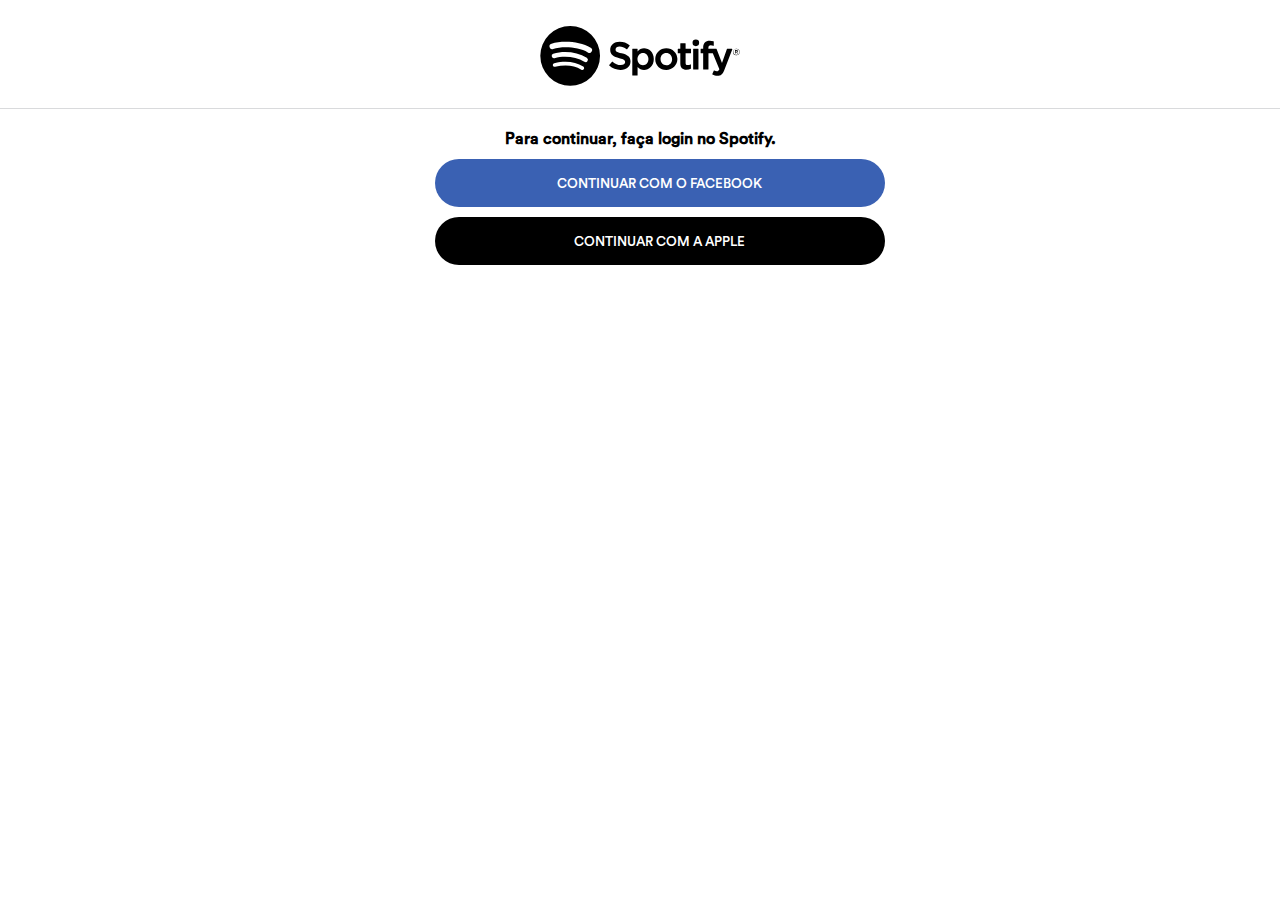
==== Modulo-CSS/Spotify/login.html @ 4d3024e5 "Criação da tela de login" ====
<!DOCTYPE html>
<html>
    <head>
        <meta charset="UTF-8">
        <link rel="stylesheet" type="text/css" href="css/style.css">
        <title>Login - Spotify</title>
    </head>

    <body>
        <div id="container-login-1">

                <div id="container-login-header">
                    <div id="logo-login">
                        <svg viewBox="0 0 63 20" xmlns="http://www.w3.org/2000/svg" preserveAspectRatio="xMidYMin meet"><g fill-rule="evenodd" class="svelte-1gcdbl9"><path d="M61.842 9.506a1.02 1.02 0 0 1-1.023-1.024c0-.562.453-1.03 1.029-1.03a1.02 1.02 0 0 1 1.023 1.024 1.03 1.03 0 0 1-1.029 1.03m.006-1.952a.915.915 0 0 0-.922.928c0 .51.394.921.916.921a.916.916 0 0 0 .922-.927.908.908 0 0 0-.916-.922m.226 1.027l.29.406h-.244l-.26-.372h-.225v.372h-.204V7.912h.48c.249 0 .413.128.413.343 0 .176-.102.284-.25.326m-.172-.485h-.267v.34h.267c.133 0 .212-.065.212-.17 0-.11-.08-.17-.212-.17m-12.804-3.52a1.043 1.043 0 1 0-.001 2.086 1.043 1.043 0 0 0 0-2.087m.72 2.89h-1.454a.107.107 0 0 0-.106.107v6.346c0 .06.047.107.106.107h1.455a.107.107 0 0 0 .107-.107V7.572a.107.107 0 0 0-.107-.107m3.233.006v-.2c0-.592.227-.856.736-.856.303 0 .546.06.82.152a.106.106 0 0 0 .14-.102V5.24a.107.107 0 0 0-.076-.102 3.993 3.993 0 0 0-1.21-.174c-1.343 0-2.053.757-2.053 2.188v.308h-.699a.107.107 0 0 0-.107.106v1.257c0 .059.048.107.107.107h.699v4.99c0 .058.047.106.106.106h1.455a.107.107 0 0 0 .106-.107v-4.99h1.358l2.081 4.99c-.236.523-.468.628-.785.628-.257 0-.527-.077-.803-.228a.109.109 0 0 0-.084-.008.106.106 0 0 0-.063.058l-.493 1.081a.106.106 0 0 0 .045.138c.515.279.98.398 1.554.398 1.074 0 1.668-.5 2.191-1.847L60.6 7.617a.106.106 0 0 0-.099-.146h-1.514a.107.107 0 0 0-.1.072l-1.552 4.431-1.7-4.434a.106.106 0 0 0-.099-.069h-2.485m-5.577-.006h-1.6V5.828a.106.106 0 0 0-.107-.106h-1.455a.107.107 0 0 0-.106.106v1.637h-.7a.106.106 0 0 0-.106.107v1.25c0 .059.048.107.106.107h.7v3.234c0 1.308.65 1.97 1.934 1.97.522 0 .954-.107 1.362-.338a.106.106 0 0 0 .054-.093v-1.19a.106.106 0 0 0-.154-.096c-.28.141-.551.206-.854.206-.467 0-.675-.211-.675-.686V8.929h1.6a.106.106 0 0 0 .107-.107v-1.25a.106.106 0 0 0-.106-.107m-7.671-.133c-1.96 0-3.497 1.51-3.497 3.437 0 1.907 1.526 3.4 3.473 3.4 1.967 0 3.508-1.504 3.508-3.424 0-1.914-1.53-3.413-3.484-3.413m0 5.362c-1.043 0-1.83-.838-1.83-1.95 0-1.115.76-1.924 1.806-1.924 1.05 0 1.84.838 1.84 1.95 0 1.115-.763 1.924-1.816 1.924m-7.014-5.362c-.82 0-1.492.323-2.046.984v-.744a.107.107 0 0 0-.106-.107h-1.455a.107.107 0 0 0-.106.107v8.27c0 .058.048.106.106.106h1.455a.107.107 0 0 0 .106-.106v-2.61c.555.621 1.227.925 2.046.925 1.522 0 3.063-1.172 3.063-3.412s-1.54-3.413-3.063-3.413m1.372 3.413c0 1.14-.703 1.937-1.709 1.937-.995 0-1.745-.833-1.745-1.937s.75-1.937 1.745-1.937c.99 0 1.71.814 1.71 1.937m-8.437-1.81c-1.624-.388-1.913-.66-1.913-1.231 0-.54.508-.903 1.264-.903.732 0 1.459.275 2.22.843a.107.107 0 0 0 .15-.023l.794-1.119a.107.107 0 0 0-.02-.144c-.906-.728-1.927-1.081-3.12-1.081-1.755 0-2.98 1.052-2.98 2.559 0 1.615 1.057 2.187 2.884 2.628 1.554.358 1.817.658 1.817 1.195 0 .594-.53.963-1.385.963-.948 0-1.721-.32-2.587-1.068a.11.11 0 0 0-.078-.026.105.105 0 0 0-.073.038l-.89 1.058a.105.105 0 0 0 .011.148 5.303 5.303 0 0 0 3.581 1.373c1.89 0 3.112-1.033 3.112-2.631 0-1.351-.807-2.098-2.787-2.58M9.507.305a9.41 9.41 0 1 0 0 18.82 9.41 9.41 0 0 0 0-18.82m4.316 13.572a.586.586 0 0 1-.807.195c-2.21-1.35-4.99-1.655-8.266-.907a.586.586 0 1 1-.261-1.143c3.584-.82 6.659-.467 9.139 1.049.276.169.363.53.195.806m1.15-2.562a.734.734 0 0 1-1.008.242c-2.529-1.555-6.385-2.005-9.377-1.097a.735.735 0 0 1-.426-1.404c3.418-1.037 7.666-.534 10.57 1.25a.734.734 0 0 1 .242 1.01m.1-2.669C12.04 6.846 7.036 6.68 4.141 7.56a.88.88 0 1 1-.511-1.684c3.323-1.01 8.849-.814 12.34 1.258a.88.88 0 0 1-.898 1.514"></path></g></svg>
                    </div>
                </div>

                <div id="container-login-content">
                    <h4 id="frase-login">Para continuar, faça login no Spotify.</h4>
                    <div>
                        <button class="btn-login btn-blue">CONTINUAR COM O FACEBOOK</button>
                    </div>
                    <div> 
                        <button class="btn-login btn-black">CONTINUAR COM A APPLE</button>
                    </div>
                    
                </div>

        </div>
    </body>
</html>
---- Modulo-CSS/Spotify/css/style.css ----
@font-face{
    font-family: "Circular";
    src: url(../fonts/CircularStd-Medium.otf);
}

body{
    font-family: "Circular", Helvetica, sans-serif;
    margin: 0px;
    padding: 0px;
}

#container{
    width: 100%;
    height: 700px;
    background-color: #F037A5;
    background: linear-gradient(#F037A5 -60%, #FAE62D 140%);	
}

#container-2{
    width: 100%;
    height: 100%;
    background-image: url(../images/bg-bubble.svg);
    background-size: cover;
    background-position: center;
}

#main-bar{
    width:100%;
    height: 80px;
    background-color: rgba(0,0,0,0.6);
    
}

#main-bar-container{
    max-width: 1170px;
    height: 100%;
    margin: auto;
    padding: 0px 15px;
}

#logo svg{
    width: 131.48px;
    fill: #FFFFFF;
    float: left;
}

#main-bar #logo svg{
    margin-top: 20px;
}

#main-menu ul{
    display: inline-flex;  
    list-style: none;
    color: #fff;
    float: right;
    margin: 0px;
    padding: 0px;
}

#main-menu ul li{
    padding: 30.5px 17px;
}

#container-3{
    height: 213;
    width: 1140;
    padding: 170px 15px 250px 15px;
    border: 0px 89.5px;
    color: #ffffff;
    text-align:center;
}

#container-3 h1{
    font-size: 80px;
    border: 0px;
    margin: auto;
}

#container-3 h3{
    margin-bottom: 29px;;
}

.btn-cta-1{
    border-radius: 500px;
	height: 48px;
	width: 320px;
	padding-top: 10px;
	padding-bottom: 10px;
    text-align: center;
	text-transform: uppercase;
    font-family: Circular, Helvetica, sans-serif, IosFix;
    border: 0px;
}

.btn-green{
    font-size: 14px;
    color: #fff;
    background-color: #1DB954;
}

/*Estilo da página de login*/

#container-login-header{
    height: 72.656px;
    width: 100%;
    padding: 25px 0px 10px 0px;
    border-bottom: 1px solid #d9dadc;
    margin-bottom: 10px;
}

#logo-login{
    height: 66.66px;
    width: 200px;
    margin-left: auto;
    margin-right: auto;
}

#container-login-content{
    display: block;
    height: 645.188px;
    width: 450;
    margin-right: 434.500px;
    margin-left: 434.500px;
}

h4{
    margin-bottom: 10px;
    text-align: center;
}

.btn-login{
    border-radius: 500px;
	height: 48px;
	width: 450px;
	padding: 17px 14px 17px;
    text-align: center;
	text-transform: uppercase;
    font-family: Circular, Helvetica, sans-serif, IosFix;
    border: 0px;
    color:#ffffff;
}

.btn-blue{
    background-color:#3A61B3;
    margin-bottom: 10px;
}

.btn-black{
    background-color: #000000;
}
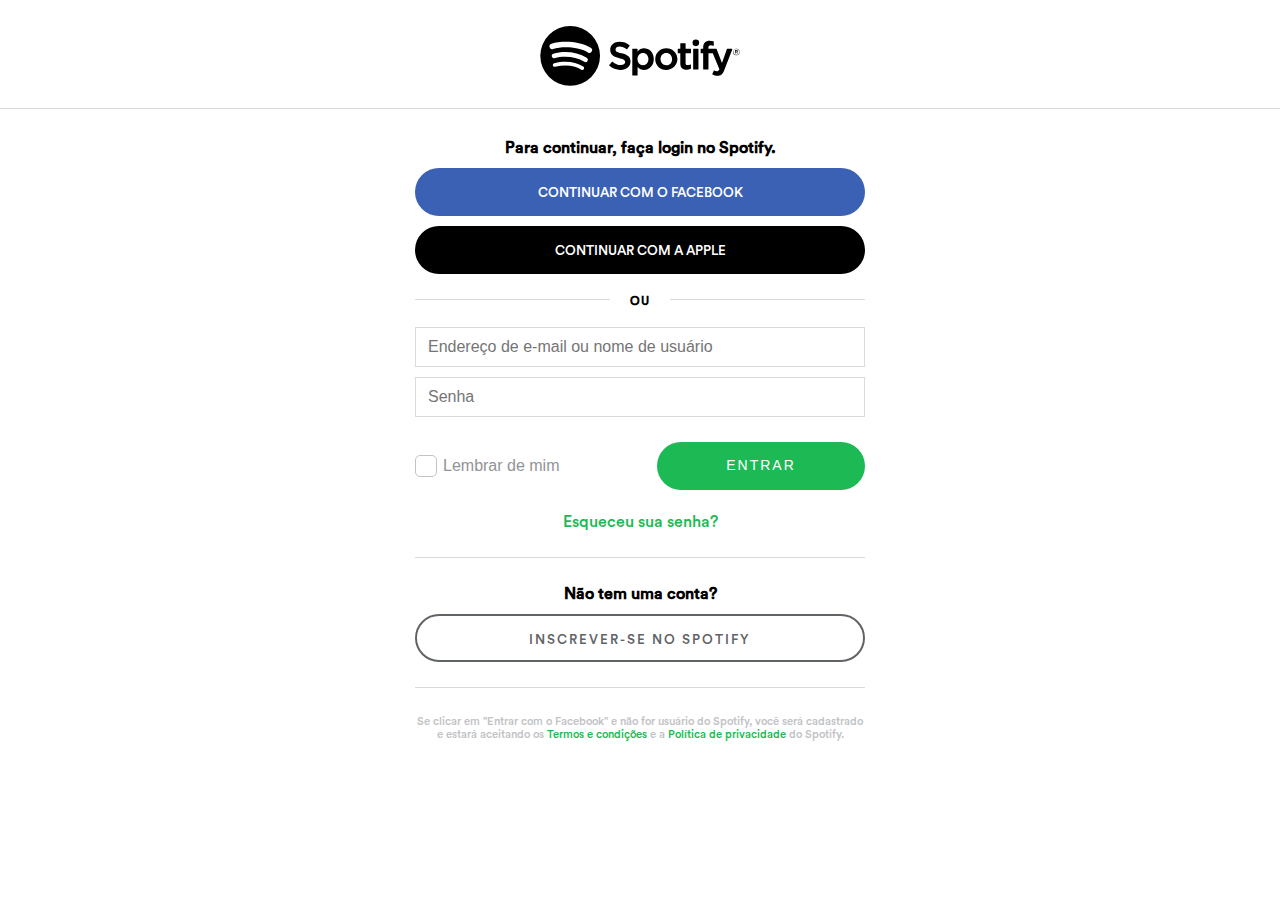
==== commit 6937ee22: "Atualização do login e criação do overview" ====
--- a/Modulo-CSS/Spotify/login.html
+++ b/Modulo-CSS/Spotify/login.html
@@ -16,14 +16,52 @@
                 </div>
 
                 <div id="container-login-content">
+
                     <h4 id="frase-login">Para continuar, faça login no Spotify.</h4>
+
                     <div>
                         <button class="btn-login btn-blue">CONTINUAR COM O FACEBOOK</button>
                     </div>
+
                     <div> 
                         <button class="btn-login btn-black">CONTINUAR COM A APPLE</button>
                     </div>
+
+                    <div id="divider">
+                        <strong class id="divider-title">OU</strong>
+                    </div>
+
+                    <form>
+                        <div>
+                                <input type="text" class="login-input" name="username" placeholder="Endereço de e-mail ou nome de usuário">   
+                        </div>
+
+                        <div>
+                            <input type="password" class="login-input" name="password" placeholder="Senha">
+                        </div>
+                        <div id="getin">
+                            <label class = "containercheck"> Lembrar de mim
+                                <input type="checkbox">
+                            <span class = "check"></span>
+                            </label>   
+                            <buttom id="btn-login-entrar">Entrar</buttom>    
+                        </div>                        
+                    </form>
                     
+                    <div id="container-login-reset-pass">
+                        <p><a id="reset-password" href="#">Esqueceu sua senha?</a></p>
+                    </div>
+
+                    <div id="divider"></div>
+
+
+                    <h4>Não tem uma conta?</h4>
+
+                    <button class="btn-login btn-white">INSCREVER-SE NO SPOTIFY</button>
+
+                    <div id="divider"></div>
+
+                    <p id="info-footer">Se clicar em "Entrar com o Facebook" e não for usuário do Spotify, você será cadastrado e estará aceitando os <a class="info-footer-link" href="#">Termos e condições</a> e a <a class="info-footer-link" href="#">Política de privacidade</a> do Spotify.</p>
                 </div>
 
         </div>
--- a/Modulo-CSS/Spotify/css/style.css
+++ b/Modulo-CSS/Spotify/css/style.css
@@ -105,7 +105,7 @@
     width: 100%;
     padding: 25px 0px 10px 0px;
     border-bottom: 1px solid #d9dadc;
-    margin-bottom: 10px;
+    margin-bottom: 30px;
 }
 
 #logo-login{
@@ -118,9 +118,9 @@
 #container-login-content{
     display: block;
     height: 645.188px;
-    width: 450;
-    margin-right: 434.500px;
-    margin-left: 434.500px;
+    width: 450px;
+    margin-right: auto;
+    margin-left: auto;
 }
 
 h4{
@@ -138,6 +138,7 @@
     font-family: Circular, Helvetica, sans-serif, IosFix;
     border: 0px;
     color:#ffffff;
+    cursor: pointer;
 }
 
 .btn-blue{
@@ -148,3 +149,216 @@
 .btn-black{
     background-color: #000000;
 }
+
+#divider{
+    height: 2px;
+    width: 450px;
+    border-top: 1px solid #d9dadc;
+    margin: 25px 0px;
+    line-height: 1px;
+    text-align: center;
+}
+
+#divider #divider-title{
+    background-color: #ffffff;
+    font-size: 12px;
+    letter-spacing: 1px;
+    text-align: center;
+    padding: 0px 20px;
+    box-sizing: border-box;
+}
+
+.login-input{
+    width: 424px;
+    height: 26px;
+    padding: 6px 12px;
+    border: 1px solid #d9dadc;
+    font-size: 16px;
+    margin-bottom: 10px;
+}
+
+#getin{
+    height: 70px;
+}
+
+.containercheck{
+	width:200px;
+	top:30px;
+	display:block;
+	position:relative;
+	padding-left:28px;
+	margin-bottom:12px;
+	cursor:pointer;
+	font-size:16px;
+	font-family:sans-serif;
+	color: #919496;
+    font-weight: 400;
+}
+.containercheck input{
+	position:absolute;
+	opacity:0;
+	cursor:pointer;	
+}
+.check{
+	left:0;
+	top:-2px;
+	position:absolute;
+	background-color: #fff;
+    border: 1px solid #c1c3c6;
+    width: 1.25em;
+    height: 1.25em;
+	border-radius:5px;
+}
+.containercheck input:checked ~ .check{
+	background:#1db954;
+}
+.containercheck .check:after{
+	top:3px;
+	left:6px;
+	transform: translate(-50%,-50%);
+	width:5px;
+	height:10px;
+	border: solid white ;
+	border-width: 0 2px 2px 0;
+	-webkit-transform:rotate(30deg);
+	-ms-transform:rotate(30deg);
+	transform: rotate(30deg);
+	
+}
+.check:after{
+	content:"";
+	position:absolute;
+	display:none;
+}
+.containercheck input:checked ~ .check:after{
+	display:block;
+}
+
+#btn-login-entrar{
+
+	width:110px;
+	height:14px;
+	bottom:15px;
+	font-size: 14px;
+	text-transform: uppercase;
+	color:white;
+	letter-spacing: 2px;
+    border-radius: 500px;
+    padding: 16px 48px 18px;
+	padding-top:14px;
+	cursor: pointer;
+	font-family:sans-serif;
+	border: 1px solid transparent;
+	position:relative;
+	background-color:#1db954;
+    text-align:center;
+    float:right;
+}
+
+#container-login-reset-pass{
+    width: 450px;
+    text-align: center;
+}
+
+#reset-password{
+    text-decoration: none;
+    color: #1db954;
+    font-weight: 400;
+    float:center;
+}
+
+.btn-white{
+    color: #616467;
+    border: 2px solid #616467;
+    background-color: #FFFFFF;
+    padding-top:16px;
+    letter-spacing: 2px;
+}
+
+#info-footer{
+    color: #c1c3c6;
+    font-size: .7em;
+    text-align:center;
+    font-weight: 400;
+}
+
+.info-footer-link{
+    text-decoration:none;
+    color:#1db954;
+}
+
+/*Estilo da página overview*/
+
+#main-container-ovv{
+    height: 3170px;
+    width: 1349px;
+    background-color: #202B3A;
+}
+
+#usericon{
+    padding: 0px;
+    width: 138.9px;
+    height: 80px;
+    text-align: center;
+}
+
+#usericon-main{
+    height: 40px;
+    width: 40px;
+    padding: 0px;
+    border: none;
+    background: none;
+}
+
+#main-content-ovv{
+    height: 444px;
+    width: 1170px;
+    margin: auto;
+    background-image: linear-gradient(to bottom, #121e3d 0%, #000 100%);
+}
+
+#vsc-ovv{
+    height: 2110.16px;
+    width: 1170px;
+    margin: auto;
+}
+
+#container-sidemenu-ovv{
+    height: 2110.16px;
+    width: 292.5px;
+    margin: 0px;
+    background-color: #1B1B1B;
+    float: left;
+}
+
+#menu-user-container{
+    height: 64px;
+    width: 64px;
+    margin: 30px 114.250px;
+}
+
+#user-icon-menu{
+    border-radius: 50%;
+    width: 100%;
+    height: 100%;
+    position: relative;
+}
+
+#menu-list{
+    font-size: 16px;
+    list-style: none;
+    position: relative;
+    border-bottom-color: rgba(255, 255, 255, 0.05);
+    border-top-color: rgba(0, 0, 0, 0.2);
+    -webkit-box-sizing: border-box;
+    box-sizing: border-box;
+    padding: 0;
+}
+
+#cotainer-info-central-ovv{
+    height: 2110.16px;
+    width: 877.5px;
+    background-color: #ffffff;
+    margin: 0px;
+    float: right;
+}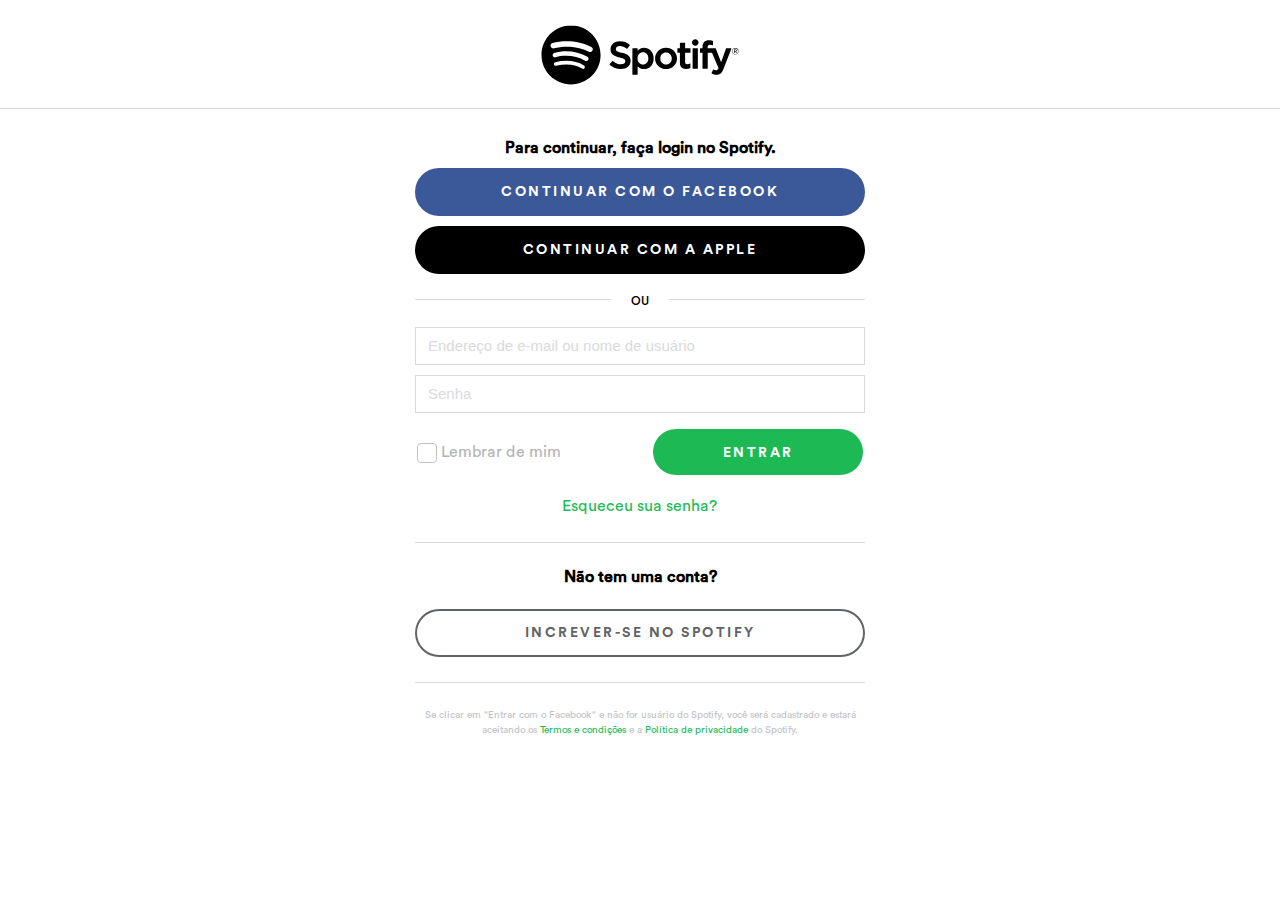
==== commit 4a900a84: "Revisão" ====
--- a/Modulo-CSS/Spotify/login.html
+++ b/Modulo-CSS/Spotify/login.html
@@ -1,69 +1,66 @@
 <!DOCTYPE html>
 <html>
-    <head>
-        <meta charset="UTF-8">
-        <link rel="stylesheet" type="text/css" href="css/style.css">
-        <title>Login - Spotify</title>
-    </head>
 
-    <body>
-        <div id="container-login-1">
+	<head>
+		
+		<meta charset="UTF-8" />
+		<title>Login - Spotify</title>
+		<link rel="stylesheet" type="text/css" href="css/style.css" />
 
-                <div id="container-login-header">
-                    <div id="logo-login">
-                        <svg viewBox="0 0 63 20" xmlns="http://www.w3.org/2000/svg" preserveAspectRatio="xMidYMin meet"><g fill-rule="evenodd" class="svelte-1gcdbl9"><path d="M61.842 9.506a1.02 1.02 0 0 1-1.023-1.024c0-.562.453-1.03 1.029-1.03a1.02 1.02 0 0 1 1.023 1.024 1.03 1.03 0 0 1-1.029 1.03m.006-1.952a.915.915 0 0 0-.922.928c0 .51.394.921.916.921a.916.916 0 0 0 .922-.927.908.908 0 0 0-.916-.922m.226 1.027l.29.406h-.244l-.26-.372h-.225v.372h-.204V7.912h.48c.249 0 .413.128.413.343 0 .176-.102.284-.25.326m-.172-.485h-.267v.34h.267c.133 0 .212-.065.212-.17 0-.11-.08-.17-.212-.17m-12.804-3.52a1.043 1.043 0 1 0-.001 2.086 1.043 1.043 0 0 0 0-2.087m.72 2.89h-1.454a.107.107 0 0 0-.106.107v6.346c0 .06.047.107.106.107h1.455a.107.107 0 0 0 .107-.107V7.572a.107.107 0 0 0-.107-.107m3.233.006v-.2c0-.592.227-.856.736-.856.303 0 .546.06.82.152a.106.106 0 0 0 .14-.102V5.24a.107.107 0 0 0-.076-.102 3.993 3.993 0 0 0-1.21-.174c-1.343 0-2.053.757-2.053 2.188v.308h-.699a.107.107 0 0 0-.107.106v1.257c0 .059.048.107.107.107h.699v4.99c0 .058.047.106.106.106h1.455a.107.107 0 0 0 .106-.107v-4.99h1.358l2.081 4.99c-.236.523-.468.628-.785.628-.257 0-.527-.077-.803-.228a.109.109 0 0 0-.084-.008.106.106 0 0 0-.063.058l-.493 1.081a.106.106 0 0 0 .045.138c.515.279.98.398 1.554.398 1.074 0 1.668-.5 2.191-1.847L60.6 7.617a.106.106 0 0 0-.099-.146h-1.514a.107.107 0 0 0-.1.072l-1.552 4.431-1.7-4.434a.106.106 0 0 0-.099-.069h-2.485m-5.577-.006h-1.6V5.828a.106.106 0 0 0-.107-.106h-1.455a.107.107 0 0 0-.106.106v1.637h-.7a.106.106 0 0 0-.106.107v1.25c0 .059.048.107.106.107h.7v3.234c0 1.308.65 1.97 1.934 1.97.522 0 .954-.107 1.362-.338a.106.106 0 0 0 .054-.093v-1.19a.106.106 0 0 0-.154-.096c-.28.141-.551.206-.854.206-.467 0-.675-.211-.675-.686V8.929h1.6a.106.106 0 0 0 .107-.107v-1.25a.106.106 0 0 0-.106-.107m-7.671-.133c-1.96 0-3.497 1.51-3.497 3.437 0 1.907 1.526 3.4 3.473 3.4 1.967 0 3.508-1.504 3.508-3.424 0-1.914-1.53-3.413-3.484-3.413m0 5.362c-1.043 0-1.83-.838-1.83-1.95 0-1.115.76-1.924 1.806-1.924 1.05 0 1.84.838 1.84 1.95 0 1.115-.763 1.924-1.816 1.924m-7.014-5.362c-.82 0-1.492.323-2.046.984v-.744a.107.107 0 0 0-.106-.107h-1.455a.107.107 0 0 0-.106.107v8.27c0 .058.048.106.106.106h1.455a.107.107 0 0 0 .106-.106v-2.61c.555.621 1.227.925 2.046.925 1.522 0 3.063-1.172 3.063-3.412s-1.54-3.413-3.063-3.413m1.372 3.413c0 1.14-.703 1.937-1.709 1.937-.995 0-1.745-.833-1.745-1.937s.75-1.937 1.745-1.937c.99 0 1.71.814 1.71 1.937m-8.437-1.81c-1.624-.388-1.913-.66-1.913-1.231 0-.54.508-.903 1.264-.903.732 0 1.459.275 2.22.843a.107.107 0 0 0 .15-.023l.794-1.119a.107.107 0 0 0-.02-.144c-.906-.728-1.927-1.081-3.12-1.081-1.755 0-2.98 1.052-2.98 2.559 0 1.615 1.057 2.187 2.884 2.628 1.554.358 1.817.658 1.817 1.195 0 .594-.53.963-1.385.963-.948 0-1.721-.32-2.587-1.068a.11.11 0 0 0-.078-.026.105.105 0 0 0-.073.038l-.89 1.058a.105.105 0 0 0 .011.148 5.303 5.303 0 0 0 3.581 1.373c1.89 0 3.112-1.033 3.112-2.631 0-1.351-.807-2.098-2.787-2.58M9.507.305a9.41 9.41 0 1 0 0 18.82 9.41 9.41 0 0 0 0-18.82m4.316 13.572a.586.586 0 0 1-.807.195c-2.21-1.35-4.99-1.655-8.266-.907a.586.586 0 1 1-.261-1.143c3.584-.82 6.659-.467 9.139 1.049.276.169.363.53.195.806m1.15-2.562a.734.734 0 0 1-1.008.242c-2.529-1.555-6.385-2.005-9.377-1.097a.735.735 0 0 1-.426-1.404c3.418-1.037 7.666-.534 10.57 1.25a.734.734 0 0 1 .242 1.01m.1-2.669C12.04 6.846 7.036 6.68 4.141 7.56a.88.88 0 1 1-.511-1.684c3.323-1.01 8.849-.814 12.34 1.258a.88.88 0 0 1-.898 1.514"></path></g></svg>
-                    </div>
-                </div>
+	</head>
 
-                <div id="container-login-content">
+	<body>
+		
+		<div id="login-header"> <!-- Contém o cabeçalho (logo) -->
+			
+				<img src="imagens/logo-black.svg" alt="Logo Spotify" />
 
-                    <h4 id="frase-login">Para continuar, faça login no Spotify.</h4>
+		</div> <!--login-header -->
 
-                    <div>
-                        <button class="btn-login btn-blue">CONTINUAR COM O FACEBOOK</button>
-                    </div>
+		<div id="login-content-container">
 
-                    <div> 
-                        <button class="btn-login btn-black">CONTINUAR COM A APPLE</button>
-                    </div>
+			<form>
+				
+				<h4>Para continuar, faça login no Spotify.</h4>
 
-                    <div id="divider">
-                        <strong class id="divider-title">OU</strong>
-                    </div>
+				<button>Continuar com o Facebook</button>
 
-                    <form>
-                        <div>
-                                <input type="text" class="login-input" name="username" placeholder="Endereço de e-mail ou nome de usuário">   
-                        </div>
+				<button>Continuar com a Apple</button>
 
-                        <div>
-                            <input type="password" class="login-input" name="password" placeholder="Senha">
-                        </div>
-                        <div id="getin">
-                            <label class = "containercheck"> Lembrar de mim
-                                <input type="checkbox">
-                            <span class = "check"></span>
-                            </label>   
-                            <buttom id="btn-login-entrar">Entrar</buttom>    
-                        </div>                        
-                    </form>
-                    
-                    <div id="container-login-reset-pass">
-                        <p><a id="reset-password" href="#">Esqueceu sua senha?</a></p>
-                    </div>
+				<div class="login-content-divisor">
+					<span>OU</span>
+				</div> <!-- login-content-divisor -->
 
-                    <div id="divider"></div>
+				<input type="text" name="username" placeholder="Endereço de e-mail ou nome de usuário" />
 
+				<input type="password" name="pass" placeholder="Senha" />
 
-                    <h4>Não tem uma conta?</h4>
+				<div id="login-content-check">
+					<input type="checkbox" name="remember-me" id="check1" />
+					<label for="check1"></label>
+					<span>Lembrar de mim</span>
+				</div> <!-- login-content-check -->
 
-                    <button class="btn-login btn-white">INSCREVER-SE NO SPOTIFY</button>
+				<div id="login-content-getin">
+					<button>Entrar</button>
+				</div> <!-- login-content-getin -->
 
-                    <div id="divider"></div>
+				<a id="forget-password" href="https://www.spotify.com/br/password-reset/">Esqueceu sua senha?</a>
 
-                    <p id="info-footer">Se clicar em "Entrar com o Facebook" e não for usuário do Spotify, você será cadastrado e estará aceitando os <a class="info-footer-link" href="#">Termos e condições</a> e a <a class="info-footer-link" href="#">Política de privacidade</a> do Spotify.</p>
-                </div>
+				<div class="login-content-divisor"></div> <!-- login-content-divisor -->
 
-        </div>
-    </body>
+				<h4>Não tem uma conta?</h4>
+
+				<button>Increver-se no Spotify</button>
+
+				<div class="login-content-divisor"></div> <!-- login-content-divisor -->
+				
+				<p>Se clicar em "Entrar com o Facebook" e não for usuário do Spotify, você será cadastrado e estará aceitando os <a>Termos e condições</a> e a <a>Política de privacidade</a> do Spotify.</p>
+
+			</form>
+
+		</div> <!-- login-content-container -->
+
+	</body>
+
 </html>--- a/Modulo-CSS/Spotify/css/style.css
+++ b/Modulo-CSS/Spotify/css/style.css
@@ -1,364 +1,417 @@
 @font-face{
-    font-family: "Circular";
-    src: url(../fonts/CircularStd-Medium.otf);
-}
-
-body{
-    font-family: "Circular", Helvetica, sans-serif;
-    margin: 0px;
-    padding: 0px;
-}
-
-#container{
-    width: 100%;
-    height: 700px;
-    background-color: #F037A5;
-    background: linear-gradient(#F037A5 -60%, #FAE62D 140%);	
-}
-
-#container-2{
-    width: 100%;
-    height: 100%;
-    background-image: url(../images/bg-bubble.svg);
-    background-size: cover;
-    background-position: center;
-}
-
-#main-bar{
-    width:100%;
-    height: 80px;
-    background-color: rgba(0,0,0,0.6);
-    
-}
-
-#main-bar-container{
-    max-width: 1170px;
-    height: 100%;
-    margin: auto;
-    padding: 0px 15px;
-}
-
-#logo svg{
-    width: 131.48px;
-    fill: #FFFFFF;
-    float: left;
-}
-
-#main-bar #logo svg{
-    margin-top: 20px;
-}
-
-#main-menu ul{
-    display: inline-flex;  
-    list-style: none;
-    color: #fff;
-    float: right;
-    margin: 0px;
-    padding: 0px;
-}
-
-#main-menu ul li{
-    padding: 30.5px 17px;
-}
-
-#container-3{
-    height: 213;
-    width: 1140;
-    padding: 170px 15px 250px 15px;
-    border: 0px 89.5px;
-    color: #ffffff;
-    text-align:center;
-}
-
-#container-3 h1{
-    font-size: 80px;
-    border: 0px;
-    margin: auto;
-}
-
-#container-3 h3{
-    margin-bottom: 29px;;
-}
-
-.btn-cta-1{
-    border-radius: 500px;
+	font-family: "Circular Medium";
+	src: url(../fonts/CircularStd-Medium.woff);
+}
+
+@font-face{
+	font-family: Circular;
+	src: url(../fonts/CircularStd-Book.woff);
+}
+
+@font-face{
+	font-family: "Circular Bold";
+	src: url(../fonts/CircularStd-Bold.woff);
+}
+
+*{
+	margin: 0px;
+	padding: 0px;
+}
+
+html, body{
+	height: 100%;
+	font-family: "Circular Medium";
+}
+
+/*Estilo do index*/
+
+#index-container-1{
+	background: linear-gradient(#F037A5 -60%, #FAE62D 140%);
+}
+
+#index-container-2{
+	width: 100%;
+	height: 932px;
+	background-image: url(../imagens/index-main-bg.svg);
+	background-size: 1610px 1523px;
+	background-position: center;
+	background-repeat: no-repeat;
+}
+
+#index-banner-covid{
+	height: 219px;
+	background-color: #ffffff;
+}
+
+#banner-covid-dimensions{
+	max-width: 1170px;
+	margin: 0px auto;
+	box-sizing: border-box;
+	padding: 117px 15px 0px 15px;
+}
+
+#banner-covid-title{
+	font-family: "Circular Bold";
+	color: #2D4FC0;
+	font-size: 24px;
+	line-height: 36px;
+	margin-bottom: 5px;
+}
+
+#banner-covid-content{
+	color: #000000;
+	font-size: 17.2px;
+}
+
+#banner-covid-content a{
+	color: #000000;
+}
+
+.index-main-menu{
+	width: 100%;
+	height: 80px;
+	background-color: rgba(0,0,0,0.6);
+	position: fixed;
+}
+
+.index-main-menu-dimensions{
+	max-width: 1170px;
+	margin: 0px auto;
+	box-sizing: border-box;
+	padding: 0px 15px;
+}
+
+.index-logo{
+	width: 132px;
+}
+
+.index-logo svg{
+	width: 100%;
+	fill: #ffffff;
+	margin-top: 20px;
+	float:left;
+}
+
+.index-menu-itens{
+	float: right;
+}
+
+.index-menu-itens ul{
+	list-style: none;
+	display: inline-flex;
+	color: #ffffff;
+}
+
+.index-menu-itens ul li{
+	letter-spacing: 0.2px;
+	padding: 32px 17px 0px 17px;
+}
+
+#item-5{
+	color: #d9dadc;
+}
+
+#item-6{
+	color: #d9dadc;
+	padding-right: 0px;
+}
+
+#index-banner-main{
+	width: 1140px;
+	padding: 250px 15px;
+	margin: 0 auto;
+	text-align: center;
+	box-sizing: border-box;
+}
+
+#index-banner-main h1{
+	font-family: "Circular Bold";
+	font-size: 80px;
+	color: #ffffff;
+	margin-bottom: 18px;
+	box-sizing: border-box;
+	letter-spacing: -2px;
+}
+
+#index-banner-main p{
+	font-family: Circular;
+	font-size: 18px;
+	color: #ffffff;
+	margin-bottom: 18px;
+}
+
+#index-banner-main button{
+	width: 319.75px;
 	height: 48px;
-	width: 320px;
-	padding-top: 10px;
-	padding-bottom: 10px;
-    text-align: center;
+	font-family: "Circular Bold";
+	color: #ffffff;
+    	background-color: #1DB954;
+    	border-radius: 500px;
+    	padding: 16px 48px 18px;
+    	border: 0px;
+    	letter-spacing: 2px;
+    	text-transform: uppercase;
+    	margin-top: 16px;
+}
+
+#index-footer-container{
+	padding: 80px 0px 50px;
+	background-color: #000000;
+}
+
+#index-footer-dimensions{
+	margin: 0px auto;
+	width: 1170px;
+}
+
+.index-footer-content{
+	width: 195px;
+	height: 346px;
+	padding: 0px 15px;
+	display: inline-block;
+	margin-right: -4px;
+	font-family: "Circular";
+	box-sizing: border-box;
+}
+
+.index-footer-content .index-logo svg{
+	margin: 0px;
+}
+
+.index-footer-content ul{
+	list-style: none;
+	color: #ffffff;
+	float: left;
+}
+
+.index-footer-content ul li{
+	padding: 3px 0px 15px;
+}
+
+.index-footer-content ul li.ifc-first{
+	font-family: "Circular Medium";
+	margin: 20px 0;
+	color: #919496;
 	text-transform: uppercase;
-    font-family: Circular, Helvetica, sans-serif, IosFix;
-    border: 0px;
-}
-
-.btn-green{
-    font-size: 14px;
-    color: #fff;
-    background-color: #1DB954;
-}
-
-/*Estilo da página de login*/
-
-#container-login-header{
-    height: 72.656px;
-    width: 100%;
-    padding: 25px 0px 10px 0px;
-    border-bottom: 1px solid #d9dadc;
-    margin-bottom: 30px;
-}
-
-#logo-login{
-    height: 66.66px;
-    width: 200px;
-    margin-left: auto;
-    margin-right: auto;
-}
-
-#container-login-content{
-    display: block;
-    height: 645.188px;
-    width: 450px;
-    margin-right: auto;
-    margin-left: auto;
-}
-
-h4{
-    margin-bottom: 10px;
-    text-align: center;
-}
-
-.btn-login{
-    border-radius: 500px;
-	height: 48px;
+	font-size: 13px;
+	padding: 0px;
+}
+
+.social-media-footer{
+	width: 195px;
+	height: 346px;
+	padding: 0px 15px;
+	box-sizing: border-box;
+	display: inline-block;
+	float:right;
+}
+
+.social-media-footer ul li{
+	list-style: none;
+	margin: -4px;
+	display: inline-block;
+	width: 54px;
+	height: 54px;
+	border-radius: 50%;
+	background-color: #222326;
+}
+
+.social-media-footer ul li img{
+	width: 24px;
+	height: 24px;
+	float: center;
+}
+
+#country-footer{
+	text-align: right;
+	padding: 0px 15px;
+	box-sizing: border-box;
+}
+
+#country-name{
+	font-size: 13px;
+	font-family: "Circular";
+	color: #919496;
+}
+
+#country-icon{
+	margin-left: 10px;
+	width: 24px;
+	height: 18px;
+}
+
+#footer-things{
+	padding: 0px 15px;
+	box-sizing: border-box;
+	font-size: 13px;
+	font-family: "Circular";
+	color: #919496;
+}
+
+#footer-things span{
+	margin-right: 24px;
+}
+
+#footer-things div span:first-of-type{
+	margin-right:0px;
+}
+
+#footer-things div{
+	float: right;
+}
+
+/* Estilo da página de login */
+
+#login-header{
+	text-align: center;
+	height: 72.656px;
+	padding: 25px 0px 10px 0px;
+	border-bottom: 1px solid #d9dadc;
+	margin-bottom: 30px;
+}
+
+#login-header img{
+	display: inline-block;
+	width: 200px;
+}
+
+#login-content-container{
 	width: 450px;
-	padding: 17px 14px 17px;
-    text-align: center;
-	text-transform: uppercase;
-    font-family: Circular, Helvetica, sans-serif, IosFix;
-    border: 0px;
-    color:#ffffff;
-    cursor: pointer;
-}
-
-.btn-blue{
-    background-color:#3A61B3;
-    margin-bottom: 10px;
-}
-
-.btn-black{
-    background-color: #000000;
-}
-
-#divider{
-    height: 2px;
-    width: 450px;
-    border-top: 1px solid #d9dadc;
-    margin: 25px 0px;
-    line-height: 1px;
-    text-align: center;
-}
-
-#divider #divider-title{
-    background-color: #ffffff;
-    font-size: 12px;
-    letter-spacing: 1px;
-    text-align: center;
-    padding: 0px 20px;
-    box-sizing: border-box;
-}
-
-.login-input{
-    width: 424px;
-    height: 26px;
-    padding: 6px 12px;
-    border: 1px solid #d9dadc;
-    font-size: 16px;
-    margin-bottom: 10px;
-}
-
-#getin{
-    height: 70px;
-}
-
-.containercheck{
-	width:200px;
-	top:30px;
-	display:block;
-	position:relative;
-	padding-left:28px;
-	margin-bottom:12px;
-	cursor:pointer;
-	font-size:16px;
-	font-family:sans-serif;
-	color: #919496;
-    font-weight: 400;
-}
-.containercheck input{
-	position:absolute;
-	opacity:0;
-	cursor:pointer;	
-}
-.check{
-	left:0;
-	top:-2px;
-	position:absolute;
-	background-color: #fff;
-    border: 1px solid #c1c3c6;
-    width: 1.25em;
-    height: 1.25em;
-	border-radius:5px;
-}
-.containercheck input:checked ~ .check{
-	background:#1db954;
-}
-.containercheck .check:after{
-	top:3px;
-	left:6px;
-	transform: translate(-50%,-50%);
-	width:5px;
-	height:10px;
-	border: solid white ;
-	border-width: 0 2px 2px 0;
-	-webkit-transform:rotate(30deg);
-	-ms-transform:rotate(30deg);
-	transform: rotate(30deg);
-	
-}
-.check:after{
-	content:"";
-	position:absolute;
-	display:none;
-}
-.containercheck input:checked ~ .check:after{
-	display:block;
-}
-
-#btn-login-entrar{
-
-	width:110px;
-	height:14px;
-	bottom:15px;
+	margin: 0px auto;
+	text-align: center;
+}
+
+#login-content-container button{
+	background-color: #3b5998;
+	color: #ffffff;
 	font-size: 14px;
 	text-transform: uppercase;
-	color:white;
-	letter-spacing: 2px;
-    border-radius: 500px;
-    padding: 16px 48px 18px;
-	padding-top:14px;
-	cursor: pointer;
-	font-family:sans-serif;
-	border: 1px solid transparent;
-	position:relative;
-	background-color:#1db954;
-    text-align:center;
-    float:right;
-}
-
-#container-login-reset-pass{
-    width: 450px;
-    text-align: center;
-}
-
-#reset-password{
-    text-decoration: none;
-    color: #1db954;
-    font-weight: 400;
-    float:center;
-}
-
-.btn-white{
-    color: #616467;
-    border: 2px solid #616467;
-    background-color: #FFFFFF;
-    padding-top:16px;
-    letter-spacing: 2px;
-}
-
-#info-footer{
-    color: #c1c3c6;
-    font-size: .7em;
-    text-align:center;
-    font-weight: 400;
-}
-
-.info-footer-link{
-    text-decoration:none;
-    color:#1db954;
-}
-
-/*Estilo da página overview*/
-
-#main-container-ovv{
-    height: 3170px;
-    width: 1349px;
-    background-color: #202B3A;
-}
-
-#usericon{
-    padding: 0px;
-    width: 138.9px;
-    height: 80px;
-    text-align: center;
-}
-
-#usericon-main{
-    height: 40px;
-    width: 40px;
-    padding: 0px;
-    border: none;
-    background: none;
-}
-
-#main-content-ovv{
-    height: 444px;
-    width: 1170px;
-    margin: auto;
-    background-image: linear-gradient(to bottom, #121e3d 0%, #000 100%);
-}
-
-#vsc-ovv{
-    height: 2110.16px;
-    width: 1170px;
-    margin: auto;
-}
-
-#container-sidemenu-ovv{
-    height: 2110.16px;
-    width: 292.5px;
-    margin: 0px;
-    background-color: #1B1B1B;
-    float: left;
-}
-
-#menu-user-container{
-    height: 64px;
-    width: 64px;
-    margin: 30px 114.250px;
-}
-
-#user-icon-menu{
-    border-radius: 50%;
-    width: 100%;
-    height: 100%;
-    position: relative;
-}
-
-#menu-list{
-    font-size: 16px;
-    list-style: none;
-    position: relative;
-    border-bottom-color: rgba(255, 255, 255, 0.05);
-    border-top-color: rgba(0, 0, 0, 0.2);
-    -webkit-box-sizing: border-box;
-    box-sizing: border-box;
-    padding: 0;
-}
-
-#cotainer-info-central-ovv{
-    height: 2110.16px;
-    width: 877.5px;
-    background-color: #ffffff;
-    margin: 0px;
-    float: right;
-}+	border: none;
+	width: 422px;
+	height: 16px;
+	box-sizing: content-box;
+	padding: 16px 14px 16px 14px;
+	border-radius: 500px;
+	margin-top: 10px;
+	font-family: "Circular Bold";
+	letter-spacing: 2.5px;
+}
+
+#login-content-container button:nth-of-type(2){
+	background-color: #000000;
+}
+
+.login-content-divisor{
+    	border-top: 1px solid #d9dadc;
+    	margin: 25px 0px;
+    	line-height: 1px;
+}
+
+.login-content-divisor span{
+	font-size: 12px;
+	padding: 0px 20px;
+	background-color: #ffffff;
+}
+
+#login-content-container input{
+	width: 100%;
+	height: 38px;
+	box-sizing: border-box;
+	padding: 6px 12px;
+	border: 1px solid #d9dadc;
+	font-size: 15px;
+}
+
+::-webkit-input-placeholder {
+   color: #d9dadc;
+}
+
+#login-content-container input:nth-of-type(2){
+	margin: 10px 0px;
+}
+
+#login-content-check{
+	text-align: left;
+	display: inline-block;
+	margin: -4px;
+	width: 50%;
+}
+
+input[type=checkbox]{
+	display: none;
+}
+
+label{
+	display: inline-block;
+	vertical-align: middle;
+	width: 18px;
+   	height: 18px;
+   	border-radius: 4px;
+   	border: 1px solid #c1c3c6;
+}
+
+input[type=checkbox]:checked + label{
+	background-image: url(../imagens/icon-checked.svg);
+	background-size: 16px;
+   	background-repeat: no-repeat;
+   	background-position: 50%;
+	background-color: #1db954;
+	border-color: #1db954;
+}
+
+#login-content-check span{
+	position: relative;
+	display:inline-block;
+	color:#b4b4b4;
+	font-family: Circular;
+
+}
+
+#login-content-getin{
+	text-align: right;
+	display: inline-block;
+	margin: -4px;
+	width: 50%;
+}
+
+#login-content-getin button:nth-of-type(1){
+	background-color: #1db954;
+	width: 182px;
+	height: 14px;
+}
+
+#forget-password{
+	text-decoration: none;
+	font-family: Circular;
+	color: #1db954;
+	display: block;
+	margin: 26px 0px;
+}
+
+#login-content-container h4:nth-of-type(2){
+	margin: 12px 0px; 
+}
+
+#login-content-container button:nth-of-type(3){
+	background-color: #ffffff;
+	color: #616467;
+	box-shadow: inset 0 0 0 2px #616467;
+}
+
+#login-content-container button:nth-of-type(3):hover{
+	background-color: #616467;
+	color: #ffffff;
+}
+
+#login-content-container p{
+	color:#c1c3c6;
+	font-size: 10px;
+	font-family: Circular;
+	line-height: 15px;
+}
+
+#login-content-container p a{
+	text-decoration: none;
+	color:#1db954;
+}
+
